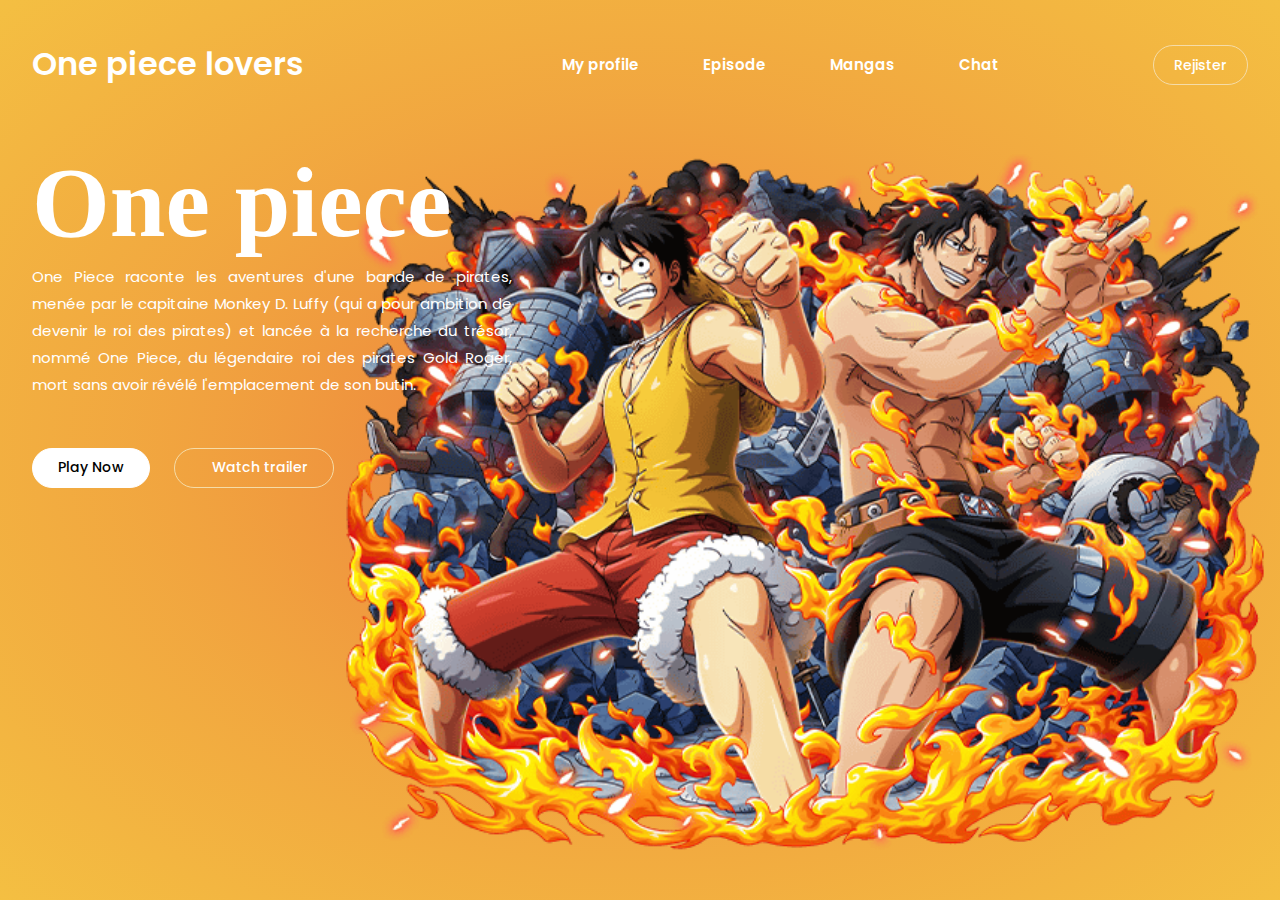
==== index.html @ 9a041428 "first commit" ====
<!DOCTYPE html>
<hml>
  <head>
    <title>one piece lovers</title>
    <meta charset="UTF-8" />
    <meta name="viewport" content="width=device-width, initial-scale=1.0" />
    <link rel="stylesheet" href="style.css" />
    <link rel="preconnect" href="https://fonts.googleapis.com" />
    <link rel="preconnect" href="https://fonts.gstatic.com" crossorigin />
    <link
      href="https://fonts.googleapis.com/css2?family=Montserrat:wght@500&family=Permanent+Marker&family=Poppins:ital,wght@0,100;0,200;0,300;0,400;0,500;1,500;1,600;1,700;1,800;1,900&display=swap"
      rel="stylesheet"
    />
    <link
      rel="stylesheet"
      href="https://cdnjs.cloudflare.com/ajax/libs/font-awesome/6.4.2/css/all.min.css"
      integrity="sha512-z3gLpd7yknf1YoNbCzqRKc4qyor8gaKU1qmn+CShxbuBusANI9QpRohGBreCFkKxLhei6S9CQXFEbbKuqLg0DA=="
      crossorigin="anonymous"
      referrerpolicy="no-referrer"
    />
  </head>
  <body>
    <section class="hero">
      <div class="main-width">
        <header>
          <div class="logo">
            <h2><a href="#">One piece lovers</a></h2>
          </div>
          <nav>
            <ul>
              <li class="active"><a href="#">My profile</a></li>
              <li><a href="#">Episode</a></li>
              <li><a href="#">Mangas</a></li>
              <li><a href="#">Chat</a></li>
              <li class="btn"><a href="#">Rejister</a></li>
            </ul>
          </nav>
        </header>
        <div class="content">
          <div class="main-text">
            <h1>One piece</h1>
            <p>
              One Piece raconte les aventures d'une bande de pirates, menée par
              le capitaine Monkey D. Luffy (qui a pour ambition de devenir le
              roi des pirates) et lancée à la recherche du trésor, nommé One
              Piece, du légendaire roi des pirates Gold Roger, mort sans avoir
              révélé l'emplacement de son butin.
            </p>
            <a href="#">Play Now</a>
            <a href="#" class="cta"><i class="fa-solid fa-play"></i>Watch trailer</a>
        </div>
        <div class="social">
          <a href="#"><i class="fa-brands fa-windows"></i></a>
          <a href="#"><i class="fa-brands fa-apple"></i></a>
          <a href="#"><i class="fa-solid fa-n"></i></a>
          <a href="#"><i class="fa-brands fa-android"></i></a>
          <a href="#"><i class="fa-solid fa-film"></i></a>
        </div>
        <div class="image">
          <img src="pictures/pngwin.com.png">
        </div>
      </div>
    </section>
  </body>
</hml>
---- style.css ----
* {
  padding: 0;
  margin: 0;
  box-sizing: border-box;
  font-family: "poppins", sans-serif;
}
body {
  overflow: hidden;
}
.main-width {
  width: 1400px;
  max-width: 95%;
  margin: 0 auto;
}
.hero {
  height: 100%;
  width: 100%;
  min-height: 100vh;
  background: radial-gradient(#e85237, 20%, #f4bf42);
  position: relative;
}
.hero header .logo h2 a {
  display: block;
  font-size: 32px;
  font-weight: 600;
  text-decoration: none;
  color: white;
}
.hero header {
  display: flex;
  align-items: center;
  justify-content: space-between;
  padding: 40px 0 30px;
}
nav ul li {
  list-style: none;
  display: inline-block;
}
nav ul li a {
  text-decoration: none;
  color: white;
  margin-left: 60px;
  font-size: 15px;
  font-weight: 600;
  border-bottom: 2px solid transparent;
  transition: 0.4s;
}
nav ul li:not(:last-child) a:hover,
nav ul li:not(:last-child) a:focus {
  border-bottom: 2px solid white;
}
nav ul li.btn a {
  background: transparent;
  color: white;
  border: 1px solid #f5dca8;
  padding: 9px 20px;
  border-radius: 30px;
  line-height: 1.4;
  font-size: 14px;
  font-weight: 500;
  margin-left: 150px;
}
nav ul li.btn:hover a {
  border: 1px solid white;
  color: black;
  background: white;
  transition: 0.4s;
}
.content {
  padding-top: 35px;
}
.content .main-text {
  position: relative;
  z-index: 2;
  margin-bottom: 50px;
}

.content .main-text h1 {
  font-size: 100px;
  line-height: 1;
  color: white;
  margin: 0 0 10px;
  font-family: "Permanent Marker", cursive;
}

.content .main-text p {
  max-width: 100%;
  width: 480px;
  color: white;
  line-height: 1.8;
  font-size: 15px;
  margin-bottom: 50px;
  text-align: justify;
}
.content .main-text a {
  display: inline-block;
  text-decoration: none;
  color: black;
  background: white;
  border: 1px solid white;
  padding: 9px 25px;
  line-height: 1.4;
  border-radius: 30px;
  font-size: 14px;
  font-weight: 500;
}
.content .main-text a:hover {
  transform: scale(1.2);
  border: 1px solid #f5dca8;
  background: transparent;
  color: white;
  transition: 0.4s;
}
.content .main-text a.cta {
  border: 1px solid #f5dca8;
  color: white;
  background: transparent;
  margin-left: 20px;
}
.content .main-text a.cta i {
  margin-right: 12px;
}
.content .main-text a.cta:hover {
  color: black;
  background: white;
  border: 1px solid white;
  transition: 0.4s;
}
.content .social {
  position: relative;
  z-index: 2;
  margin-top: 20px;
  padding-bottom: 4px;
}
.content .social a {
  display: inline-block;
  color: #f5dcac;
  margin-right: 25px;
  font-size: 24px;
}
.content .social a:hover {
  transform: scale(1.2);
  transition: 0.4s;
  color: white;
}
.image {
  position: absolute;
  width: 100%;
  height: 85%;
  bottom: 0;
  right: 0;
  text-align: right;
}
.image img {
  height: 100%;
}
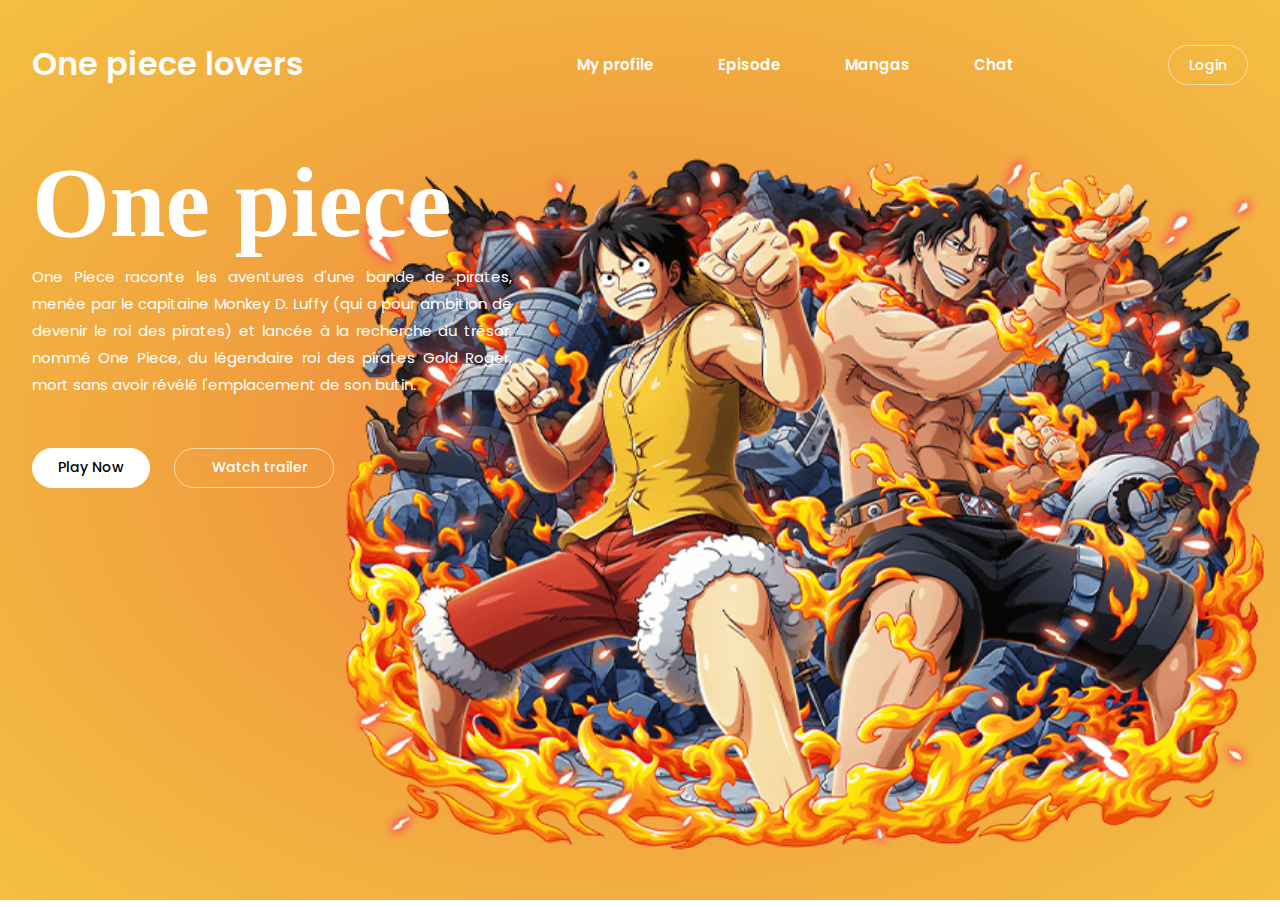
==== commit d1fc1c84: "commit3" ====
--- a/index.html
+++ b/index.html
@@ -32,7 +32,7 @@
               <li><a href="#">Episode</a></li>
               <li><a href="#">Mangas</a></li>
               <li><a href="#">Chat</a></li>
-              <li class="btn"><a href="#">Rejister</a></li>
+              <li class="btn"><a href="index-2.html">Login</a></li>
             </ul>
           </nav>
         </header>
@@ -47,7 +47,7 @@
               révélé l'emplacement de son butin.
             </p>
             <a href="#">Play Now</a>
-            <a href="#" class="cta"><i class="fa-solid fa-play"></i>Watch trailer</a>
+            <a href="https://youtu.be/S8_YwFLCh4U?si=uy3i4U7SoJnRfzUB" class="cta"><i class="fa-solid fa-play"></i>Watch trailer</a>
         </div>
         <div class="social">
           <a href="#"><i class="fa-brands fa-windows"></i></a>
